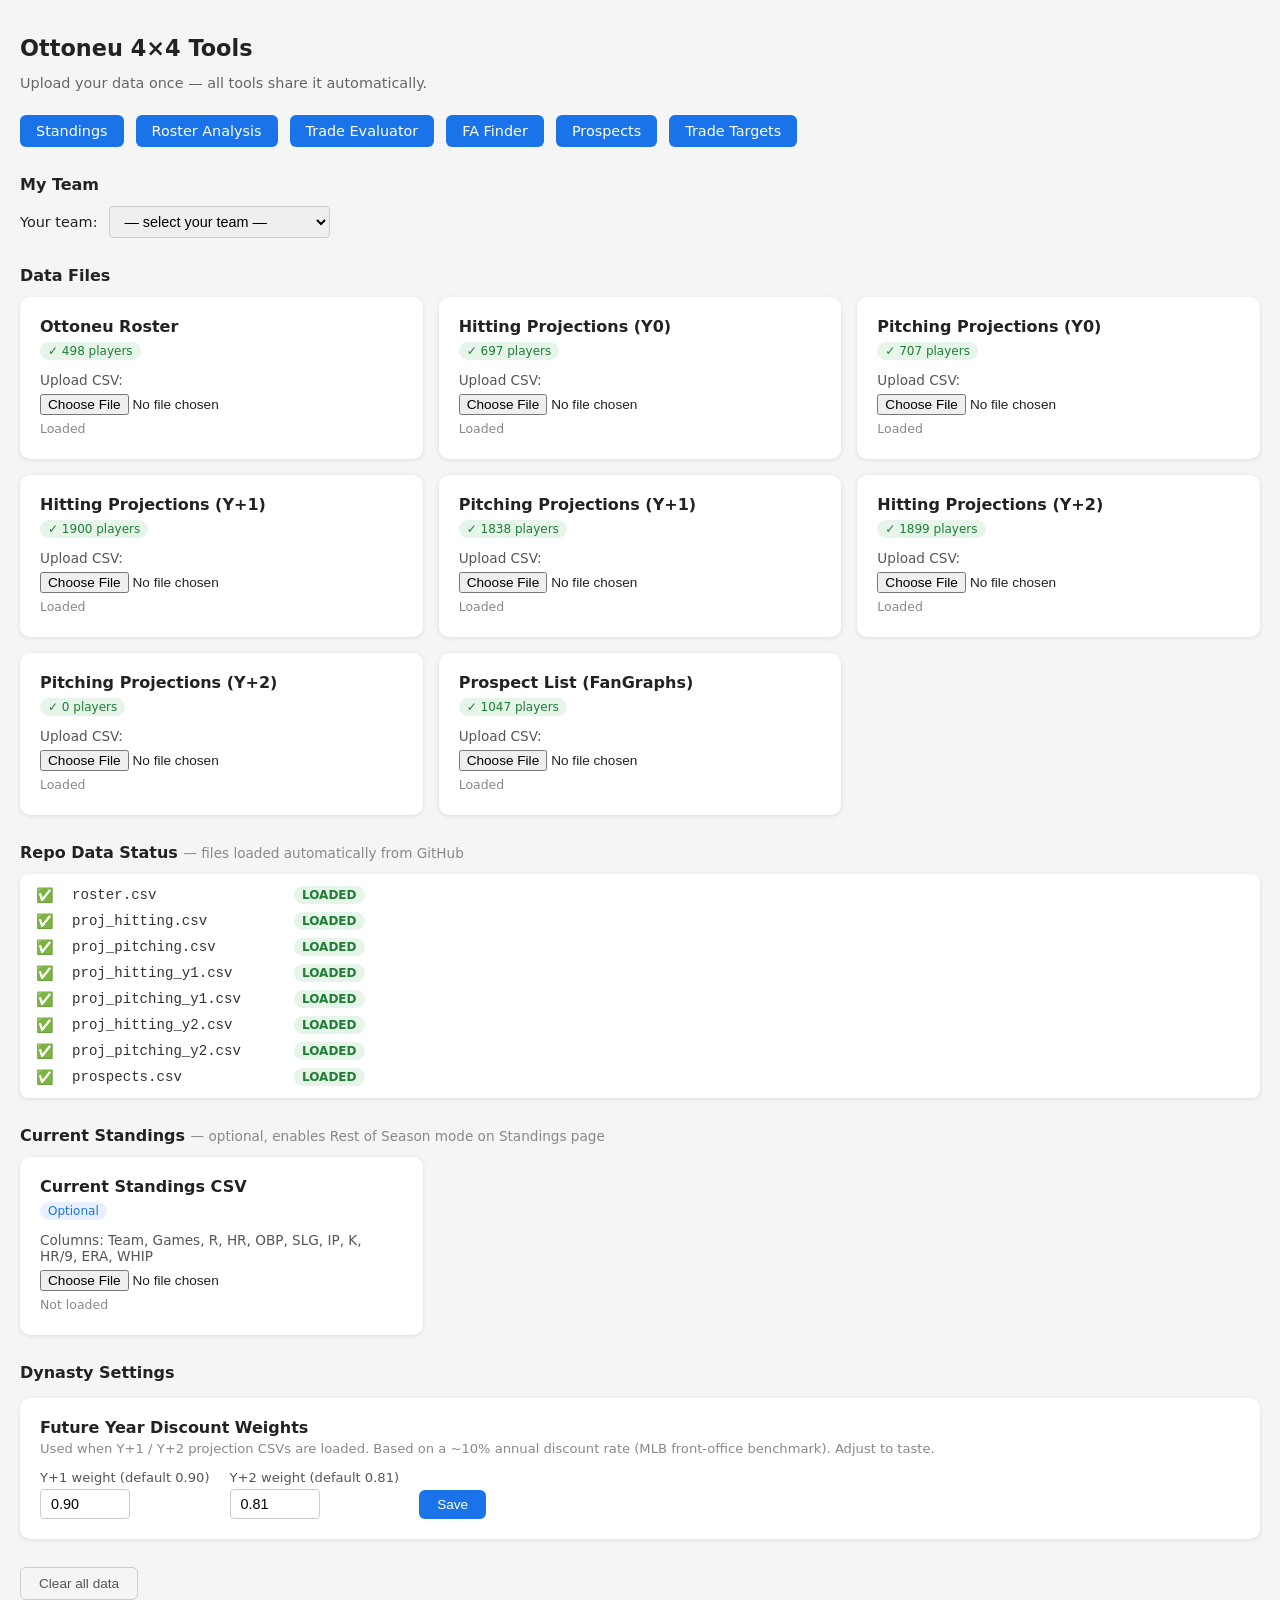
==== index.html @ 6008306e "Added the new trade tool" ====
<!DOCTYPE html>
<html lang="en">
<head>
  <meta charset="UTF-8">
  <title>Ottoneu Tools — Data Hub</title>
  <style>
    * { box-sizing: border-box; }
    body { font-family: system-ui, sans-serif; background: #f5f5f5; margin: 0; padding: 20px; color: #222; }
    h1 { font-size: 1.4rem; margin-bottom: 4px; }
    .subtitle { color: #666; font-size: 0.9rem; margin-bottom: 24px; }
    .nav { display: flex; gap: 12px; margin-bottom: 28px; flex-wrap: wrap; }
    .nav a { padding: 8px 16px; background: #1a73e8; color: #fff; border-radius: 6px; text-decoration: none; font-size: 0.9rem; }
    .nav a:hover { background: #1557b0; }
    .grid { display: grid; grid-template-columns: repeat(auto-fill, minmax(300px, 1fr)); gap: 16px; }
    .card { background: #fff; border-radius: 10px; padding: 20px; box-shadow: 0 1px 4px rgba(0,0,0,0.1); }
    .card h2 { font-size: 1rem; margin: 0 0 4px; }
    .badge { display: inline-block; padding: 2px 8px; border-radius: 12px; font-size: 0.75rem; margin-bottom: 12px; }
    .badge.loaded   { background: #e6f4ea; color: #1e7e34; }
    .badge.missing  { background: #fce8e6; color: #c62828; }
    .badge.optional { background: #e8f0fe; color: #1a73e8; }
    .card label { display: block; font-size: 0.85rem; color: #555; margin-bottom: 6px; }
    .card input[type=file] { width: 100%; font-size: 0.85rem; }
    .meta { font-size: 0.78rem; color: #888; margin-top: 6px; min-height: 18px; }
    .section-title { font-size: 1rem; font-weight: 600; margin: 28px 0 12px; }
    .il-add { display: flex; gap: 8px; margin-bottom: 8px; }
    .il-add input  { flex: 1; padding: 6px 10px; border: 1px solid #ccc; border-radius: 4px; font-size: 0.85rem; }
    .il-add select { padding: 6px 10px; border: 1px solid #ccc; border-radius: 4px; font-size: 0.85rem; }
    .il-add button { background: #1a73e8; color: #fff; border: none; border-radius: 4px; padding: 6px 14px; cursor: pointer; font-size: 0.85rem; }
    .il-row { display: flex; gap: 8px; align-items: center; margin-bottom: 8px; }
    .il-row .il-name { flex: 1; font-size: 0.9rem; }
    .il-row .il-type { font-size: 0.82rem; color: #555; }
    .il-row button { background: #f44336; color: #fff; border: none; border-radius: 4px; padding: 4px 10px; cursor: pointer; font-size: 0.82rem; }
    .il-empty { color: #999; font-size: 0.85rem; }
    .team-row { display: flex; align-items: center; gap: 12px; margin-bottom: 8px; }
    .team-row select { padding: 6px 10px; border: 1px solid #ccc; border-radius: 4px; font-size: 0.9rem; }
    .clear-btn { margin-top: 28px; padding: 8px 18px; background: #f5f5f5; border: 1px solid #ccc; border-radius: 6px; cursor: pointer; font-size: 0.85rem; color: #555; }
    .clear-btn:hover { background: #ffe0e0; border-color: #f44336; color: #f44336; }
    .weights-card { background: #fff; border-radius: 10px; padding: 20px; box-shadow: 0 1px 4px rgba(0,0,0,0.1); margin-top: 16px; }
    .weights-card h2 { font-size: 1rem; margin: 0 0 4px; }
    .weights-card p { font-size: 0.82rem; color: #888; margin: 0 0 14px; }
    .weights-row { display: flex; gap: 20px; align-items: flex-end; flex-wrap: wrap; }
    .weights-field { display: flex; flex-direction: column; gap: 4px; }
    .weights-field label { font-size: 0.82rem; color: #555; }
    .weights-field input { width: 90px; padding: 6px 10px; border: 1px solid #ccc; border-radius: 4px; font-size: 0.9rem; }
    .weights-save { padding: 7px 18px; background: #1a73e8; color: #fff; border: none; border-radius: 6px; cursor: pointer; font-size: 0.85rem; }
    .weights-save:hover { background: #1557b0; }
    .toast { position: fixed; bottom: 24px; right: 24px; background: #333; color: #fff; padding: 10px 18px; border-radius: 8px; font-size: 0.9rem; opacity: 0; transition: opacity 0.3s; pointer-events: none; }
    .toast.show { opacity: 1; }
    .status-list { background:#fff; border-radius:8px; padding:12px 16px; box-shadow:0 1px 4px rgba(0,0,0,.1); display:flex; flex-direction:column; gap:8px; }
    .status-row  { display:flex; align-items:center; gap:12px; font-size:.88rem; }
    .status-fname { font-family:monospace; color:#333; min-width:210px; display:inline-block; }
    .status-badge-ok  { background:#e6f4ea; color:#1e7e34; padding:2px 8px; border-radius:12px; font-size:.75rem; font-weight:600; }
    .status-badge-err { background:#fce8e6; color:#c62828; padding:2px 8px; border-radius:12px; font-size:.75rem; font-weight:600; }
    .status-badge-opt { background:#f5f5f5; color:#999;    padding:2px 8px; border-radius:12px; font-size:.75rem; font-weight:600; }
  </style>
</head>
<body>
  <h1>Ottoneu 4×4 Tools</h1>
  <p class="subtitle">Upload your data once — all tools share it automatically.</p>

  <nav class="nav">
    <a href="standings.html">Standings</a>
    <a href="roster.html">Roster Analysis</a>
    <a href="trade.html">Trade Evaluator</a>
    <a href="fa.html">FA Finder</a>
    <a href="prospects.html">Prospects</a>
    <a href="targets.html">Trade Targets</a>
  </nav>

  <div id="repoLoading" style="display:none;color:#666;font-size:.88rem;padding:4px 0 12px">Loading league data from repo…</div>

  <div class="section-title">My Team</div>
  <div class="team-row">
    <label for="teamSelect" style="font-size:0.9rem">Your team:</label>
    <select id="teamSelect"><option value="">— load roster CSV first —</option></select>
  </div>

  <div class="section-title">Data Files</div>
  <div class="grid" id="csvGrid"></div>

  <div id="repoStatusSection" style="display:none">
    <div class="section-title">Repo Data Status <span style="font-weight:400;color:#888;font-size:.85rem">— files loaded automatically from GitHub</span></div>
    <div id="repoStatusList" class="status-list"></div>
  </div>

  <div class="section-title">Current Standings <span style="font-weight:400;color:#888;font-size:0.85rem">— optional, enables Rest of Season mode on Standings page</span></div>
  <div class="grid">
    <div class="card">
      <h2>Current Standings CSV</h2>
      <span class="badge" id="currBadge">Optional</span>
      <label>Columns: Team, Games, R, HR, OBP, SLG, IP, K, HR/9, ERA, WHIP</label>
      <input type="file" accept=".csv" id="currFile">
      <div class="meta" id="currMeta">Not loaded</div>
    </div>
  </div>

  <div class="section-title">Dynasty Settings</div>
  <div class="weights-card">
    <h2>Future Year Discount Weights</h2>
    <p>Used when Y+1 / Y+2 projection CSVs are loaded. Based on a ~10% annual discount rate (MLB front-office benchmark). Adjust to taste.</p>
    <div class="weights-row">
      <div class="weights-field">
        <label>Y+1 weight (default 0.90)</label>
        <input type="number" id="weightY1" min="0" max="1" step="0.01" value="0.90">
      </div>
      <div class="weights-field">
        <label>Y+2 weight (default 0.81)</label>
        <input type="number" id="weightY2" min="0" max="1" step="0.01" value="0.81">
      </div>
      <button class="weights-save" onclick="saveWeights()">Save</button>
    </div>
  </div>

  <button class="clear-btn" onclick="clearAll()">Clear all data</button>
  <div class="toast" id="toast"></div>

  <script src="shared.js"></script>
  <script>
    var STATUS_FILES = [
      { file: 'roster.csv',           required: true  },
      { file: 'proj_hitting.csv',     required: true  },
      { file: 'proj_pitching.csv',    required: true  },
      { file: 'proj_hitting_y1.csv',  required: false },
      { file: 'proj_pitching_y1.csv', required: false },
      { file: 'proj_hitting_y2.csv',  required: false },
      { file: 'proj_pitching_y2.csv', required: false },
      { file: 'prospects.csv',        required: false },
    ];

    function renderDataStatus(status) {
      if (!status || Object.keys(status).length === 0) return;
      var section = document.getElementById('repoStatusSection');
      var list    = document.getElementById('repoStatusList');
      section.style.display = '';
      while (list.firstChild) list.removeChild(list.firstChild);
      STATUS_FILES.forEach(function(f) {
        var loaded = status[f.file];
        var row    = document.createElement('div');
        row.className = 'status-row';
        var icon = document.createElement('span');
        icon.textContent = loaded ? '✅' : (f.required ? '⚠️' : '○');
        icon.style.minWidth = '24px';
        var fname = document.createElement('code');
        fname.className   = 'status-fname';
        fname.textContent = f.file;
        var badge = document.createElement('span');
        badge.className   = loaded ? 'status-badge-ok' : (f.required ? 'status-badge-err' : 'status-badge-opt');
        badge.textContent = loaded ? 'LOADED' : 'NOT DETECTED';
        row.appendChild(icon);
        row.appendChild(fname);
        row.appendChild(badge);
        list.appendChild(row);
      });
    }

    const CSV_CONFIGS = [
      { key: 'ottoneu_roster',           label: 'Ottoneu Roster',              required: true,  parse: parseRosterCSV },
      { key: 'ottoneu_proj_hitting',     label: 'Hitting Projections (Y0)',    required: true,  parse: parseHittingProjections },
      { key: 'ottoneu_proj_pitching',    label: 'Pitching Projections (Y0)',   required: true,  parse: parsePitchingProjections },
      { key: 'ottoneu_proj_hitting_y1',  label: 'Hitting Projections (Y+1)',   required: false, parse: parseHittingProjections },
      { key: 'ottoneu_proj_pitching_y1', label: 'Pitching Projections (Y+1)', required: false, parse: parsePitchingProjections },
      { key: 'ottoneu_proj_hitting_y2',  label: 'Hitting Projections (Y+2)',   required: false, parse: parseHittingProjections },
      { key: 'ottoneu_proj_pitching_y2', label: 'Pitching Projections (Y+2)', required: false, parse: parsePitchingProjections },
      { key: 'ottoneu_prospects',        label: 'Prospect List (FanGraphs)',   required: false, parse: parseProspectsCSV },
    ];

    function buildGrid() {
      const grid = document.getElementById('csvGrid');
      while (grid.firstChild) grid.removeChild(grid.firstChild);

      CSV_CONFIGS.forEach((cfg, idx) => {
        const stored    = loadData(cfg.key);
        const count     = stored ? stored.length : 0;
        const statusCls = stored ? 'loaded' : (cfg.required ? 'missing' : 'optional');
        const statusTxt = stored ? '\u2713 ' + count + ' players' : (cfg.required ? 'Required' : 'Optional');
        const ts        = loadData(cfg.key + '_ts');
        const metaTxt   = stored && ts
          ? 'Loaded ' + new Date(ts).toLocaleString()
          : (stored ? 'Loaded' : 'Not loaded');

        const card = document.createElement('div');
        card.className = 'card';

        const h2 = document.createElement('h2');
        h2.textContent = cfg.label;

        const badge = document.createElement('span');
        badge.className = 'badge ' + statusCls;
        badge.textContent = statusTxt;

        const lbl = document.createElement('label');
        lbl.textContent = 'Upload CSV:';

        const input = document.createElement('input');
        input.type   = 'file';
        input.accept = '.csv';
        input.addEventListener('change', function(e) { handleFile(e, cfg.key, idx); });

        const meta = document.createElement('div');
        meta.className   = 'meta';
        meta.id          = 'meta_' + cfg.key;
        meta.textContent = metaTxt;

        card.appendChild(h2);
        card.appendChild(badge);
        card.appendChild(lbl);
        card.appendChild(input);
        card.appendChild(meta);
        grid.appendChild(card);
      });
    }

    function handleFile(event, key, cfgIdx) {
      const file = event.target.files[0];
      if (!file) return;
      const reader = new FileReader();
      reader.onload = function(e) {
        try {
          const parsed = CSV_CONFIGS[cfgIdx].parse(e.target.result);
          saveData(key, parsed);
          saveData(key + '_ts', Date.now());
          showToast('Loaded ' + parsed.length + ' rows from ' + file.name);
          buildGrid();
          if (key === 'ottoneu_roster') rebuildTeamDropdown(parsed);
        } catch (err) {
          showToast('Error parsing file: ' + err.message);
        }
      };
      reader.readAsText(file);
    }

    function rebuildTeamDropdown(rosterPlayers) {
      const teams = Array.from(new Set(
        rosterPlayers.map(p => p.team).filter(t => t && t !== 'Free Agent')
      )).sort();
      const sel   = document.getElementById('teamSelect');
      const saved = loadData('ottoneu_my_team') || '';
      while (sel.firstChild) sel.removeChild(sel.firstChild);
      const def = document.createElement('option');
      def.value       = '';
      def.textContent = '— select your team —';
      sel.appendChild(def);
      teams.forEach(t => {
        const opt = document.createElement('option');
        opt.value       = t;
        opt.textContent = t;
        if (t === saved) opt.selected = true;
        sel.appendChild(opt);
      });

    }

    document.getElementById('teamSelect').addEventListener('change', function() {
      saveData('ottoneu_my_team', this.value);
      showToast('My team set to: ' + this.value);
    });

    function clearAll() {
      if (!confirm('Clear all loaded data?')) return;
      clearAllData();
      buildGrid();
      const sel = document.getElementById('teamSelect');
      while (sel.firstChild) sel.removeChild(sel.firstChild);
      const def = document.createElement('option');
      def.value       = '';
      def.textContent = '— load roster CSV first —';
      sel.appendChild(def);
      showToast('All data cleared');
    }

    // ── Current standings upload ───────────────────────────────────────────────
    (function initCurrStandings() {
      const stored = loadData('ottoneu_curr_standings');
      if (stored) {
        document.getElementById('currBadge').className = 'badge loaded';
        document.getElementById('currBadge').textContent = '✓ ' + stored.length + ' teams';
        const ts = loadData('ottoneu_curr_standings_ts');
        document.getElementById('currMeta').textContent = ts
          ? 'Loaded ' + new Date(ts).toLocaleString() : 'Loaded';
      } else {
        document.getElementById('currBadge').className = 'badge optional';
      }
    })();

    document.getElementById('currFile').addEventListener('change', function(e) {
      const file = e.target.files[0];
      if (!file) return;
      const reader = new FileReader();
      reader.onload = function(ev) {
        try {
          const parsed = parseCurrStandings(ev.target.result);
          if (!parsed.length) throw new Error('No rows parsed — check column headers.');
          saveData('ottoneu_curr_standings', parsed);
          saveData('ottoneu_curr_standings_ts', Date.now());
          document.getElementById('currBadge').className = 'badge loaded';
          document.getElementById('currBadge').textContent = '✓ ' + parsed.length + ' teams';
          document.getElementById('currMeta').textContent = 'Loaded ' + new Date().toLocaleString();
          showToast('Current standings loaded: ' + parsed.length + ' teams');
        } catch (err) {
          showToast('Error: ' + err.message);
        }
      };
      reader.readAsText(file);
    });

    function showToast(msg) {
      const t = document.getElementById('toast');
      t.textContent = msg;
      t.classList.add('show');
      setTimeout(() => t.classList.remove('show'), 2800);
    }

    function saveWeights() {
      const y1 = parseFloat(document.getElementById('weightY1').value) || 0.90;
      const y2 = parseFloat(document.getElementById('weightY2').value) || 0.81;
      saveData('ottoneu_dynasty_weights', { y1, y2 });
      showToast('Dynasty weights saved (' + y1.toFixed(2) + ' / ' + y2.toFixed(2) + ')');
    }

    // Pre-fill weight inputs from saved values
    (function loadWeights() {
      const w = loadData('ottoneu_dynasty_weights');
      if (w) {
        document.getElementById('weightY1').value = w.y1 != null ? w.y1 : 0.90;
        document.getElementById('weightY2').value = w.y2 != null ? w.y2 : 0.81;
      }
    })();

    (async function() {
      document.getElementById('repoLoading').style.display = '';
      var status = await autoLoadFromRepo();
      document.getElementById('repoLoading').style.display = 'none';
      buildGrid();
      var savedRoster = loadData('ottoneu_roster');
      if (savedRoster) rebuildTeamDropdown(savedRoster);
      renderDataStatus(status);
    })();
  </script>
</body>
</html>
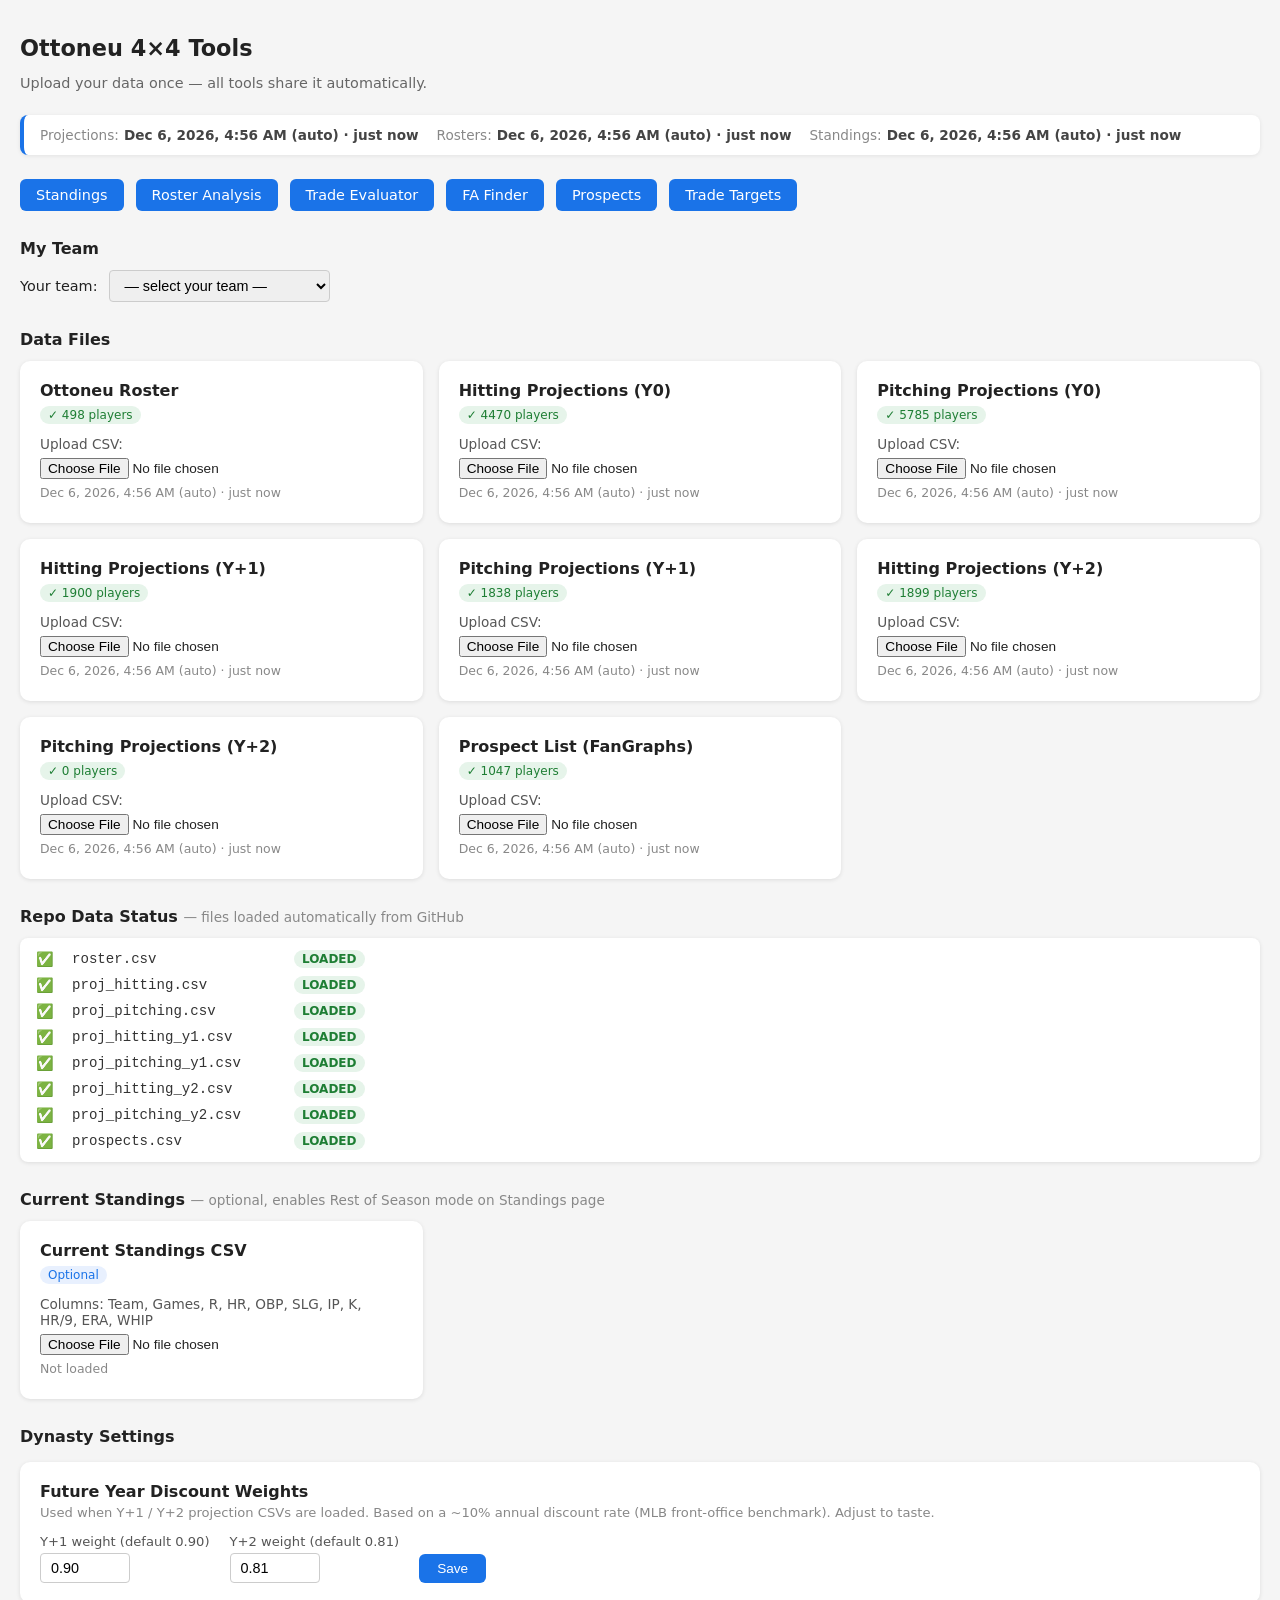
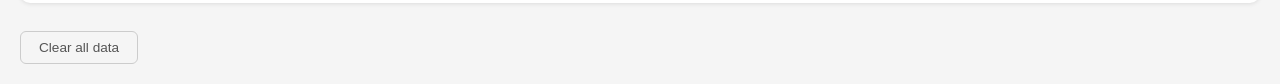
==== commit 469f0ccd: "Rework valuation model, trade finder, and add data freshness stamps - Valuation: replace SGP-depth r" ====
--- a/index.html
+++ b/index.html
@@ -52,11 +52,18 @@
     .status-badge-ok  { background:#e6f4ea; color:#1e7e34; padding:2px 8px; border-radius:12px; font-size:.75rem; font-weight:600; }
     .status-badge-err { background:#fce8e6; color:#c62828; padding:2px 8px; border-radius:12px; font-size:.75rem; font-weight:600; }
     .status-badge-opt { background:#f5f5f5; color:#999;    padding:2px 8px; border-radius:12px; font-size:.75rem; font-weight:600; }
+    .freshness-banner { background:#fff; border-left:4px solid #1a73e8; border-radius:8px; padding:12px 16px; margin-bottom:24px; box-shadow:0 1px 4px rgba(0,0,0,.08); display:flex; flex-wrap:wrap; gap:18px; align-items:center; }
+    .fresh-item { font-size:.85rem; color:#444; }
+    .fresh-item .fresh-lbl { color:#888; margin-right:5px; }
+    .fresh-item .fresh-val { font-weight:600; }
+    .fresh-item.stale .fresh-val { color:#c62828; }
   </style>
 </head>
 <body>
   <h1>Ottoneu 4×4 Tools</h1>
   <p class="subtitle">Upload your data once — all tools share it automatically.</p>
+
+  <div class="freshness-banner" id="freshnessBanner" style="display:none"></div>
 
   <nav class="nav">
     <a href="standings.html">Standings</a>
@@ -126,6 +133,37 @@
       { file: 'proj_pitching_y2.csv', required: false },
       { file: 'prospects.csv',        required: false },
     ];
+
+    // Top-of-page freshness summary for the data that actually drives the tools.
+    function renderFreshness() {
+      var items = [
+        { key: 'ottoneu_proj_hitting',  label: 'Projections', staleDays: 8  },
+        { key: 'ottoneu_roster',        label: 'Rosters',     staleDays: 21 },
+        { key: 'ottoneu_curr_standings',label: 'Standings',   staleDays: 14 },
+      ];
+      var banner = document.getElementById('freshnessBanner');
+      while (banner.firstChild) banner.removeChild(banner.firstChild);
+      var anyShown = false;
+      items.forEach(function(it) {
+        var stamp = getDataStamp(it.key);
+        if (!stamp && it.key === 'ottoneu_curr_standings') return; // optional, skip if absent
+        anyShown = true;
+        var stale = stamp && (Date.now() - stamp.ts) > it.staleDays * 86400000;
+        var div = document.createElement('div');
+        div.className = 'fresh-item' + (stale ? ' stale' : '');
+        var lbl = document.createElement('span'); lbl.className = 'fresh-lbl'; lbl.textContent = it.label + ':';
+        var val = document.createElement('span'); val.className = 'fresh-val';
+        val.textContent = stamp ? formatDataStamp(it.key) : 'Not loaded';
+        div.appendChild(lbl); div.appendChild(val);
+        if (stale) {
+          var warn = document.createElement('span'); warn.textContent = ' ⚠';
+          warn.title = 'Older than ' + it.staleDays + ' days';
+          div.appendChild(warn);
+        }
+        banner.appendChild(div);
+      });
+      banner.style.display = anyShown ? '' : 'none';
+    }
 
     function renderDataStatus(status) {
       if (!status || Object.keys(status).length === 0) return;
@@ -173,10 +211,7 @@
         const count     = stored ? stored.length : 0;
         const statusCls = stored ? 'loaded' : (cfg.required ? 'missing' : 'optional');
         const statusTxt = stored ? '\u2713 ' + count + ' players' : (cfg.required ? 'Required' : 'Optional');
-        const ts        = loadData(cfg.key + '_ts');
-        const metaTxt   = stored && ts
-          ? 'Loaded ' + new Date(ts).toLocaleString()
-          : (stored ? 'Loaded' : 'Not loaded');
+        const metaTxt   = stored ? formatDataStamp(cfg.key) : 'Not loaded';
 
         const card = document.createElement('div');
         card.className = 'card';
@@ -219,8 +254,10 @@
           const parsed = CSV_CONFIGS[cfgIdx].parse(e.target.result);
           saveData(key, parsed);
           saveData(key + '_ts', Date.now());
+          saveData(key + '_src', 'manual');
           showToast('Loaded ' + parsed.length + ' rows from ' + file.name);
           buildGrid();
+          renderFreshness();
           if (key === 'ottoneu_roster') rebuildTeamDropdown(parsed);
         } catch (err) {
           showToast('Error parsing file: ' + err.message);
@@ -259,6 +296,7 @@
       if (!confirm('Clear all loaded data?')) return;
       clearAllData();
       buildGrid();
+      renderFreshness();
       const sel = document.getElementById('teamSelect');
       while (sel.firstChild) sel.removeChild(sel.firstChild);
       const def = document.createElement('option');
@@ -274,9 +312,7 @@
       if (stored) {
         document.getElementById('currBadge').className = 'badge loaded';
         document.getElementById('currBadge').textContent = '✓ ' + stored.length + ' teams';
-        const ts = loadData('ottoneu_curr_standings_ts');
-        document.getElementById('currMeta').textContent = ts
-          ? 'Loaded ' + new Date(ts).toLocaleString() : 'Loaded';
+        document.getElementById('currMeta').textContent = formatDataStamp('ottoneu_curr_standings');
       } else {
         document.getElementById('currBadge').className = 'badge optional';
       }
@@ -292,9 +328,11 @@
           if (!parsed.length) throw new Error('No rows parsed — check column headers.');
           saveData('ottoneu_curr_standings', parsed);
           saveData('ottoneu_curr_standings_ts', Date.now());
+          saveData('ottoneu_curr_standings_src', 'manual');
           document.getElementById('currBadge').className = 'badge loaded';
           document.getElementById('currBadge').textContent = '✓ ' + parsed.length + ' teams';
-          document.getElementById('currMeta').textContent = 'Loaded ' + new Date().toLocaleString();
+          document.getElementById('currMeta').textContent = formatDataStamp('ottoneu_curr_standings');
+          renderFreshness();
           showToast('Current standings loaded: ' + parsed.length + ' teams');
         } catch (err) {
           showToast('Error: ' + err.message);
@@ -334,6 +372,7 @@
       var savedRoster = loadData('ottoneu_roster');
       if (savedRoster) rebuildTeamDropdown(savedRoster);
       renderDataStatus(status);
+      renderFreshness();
     })();
   </script>
 </body>
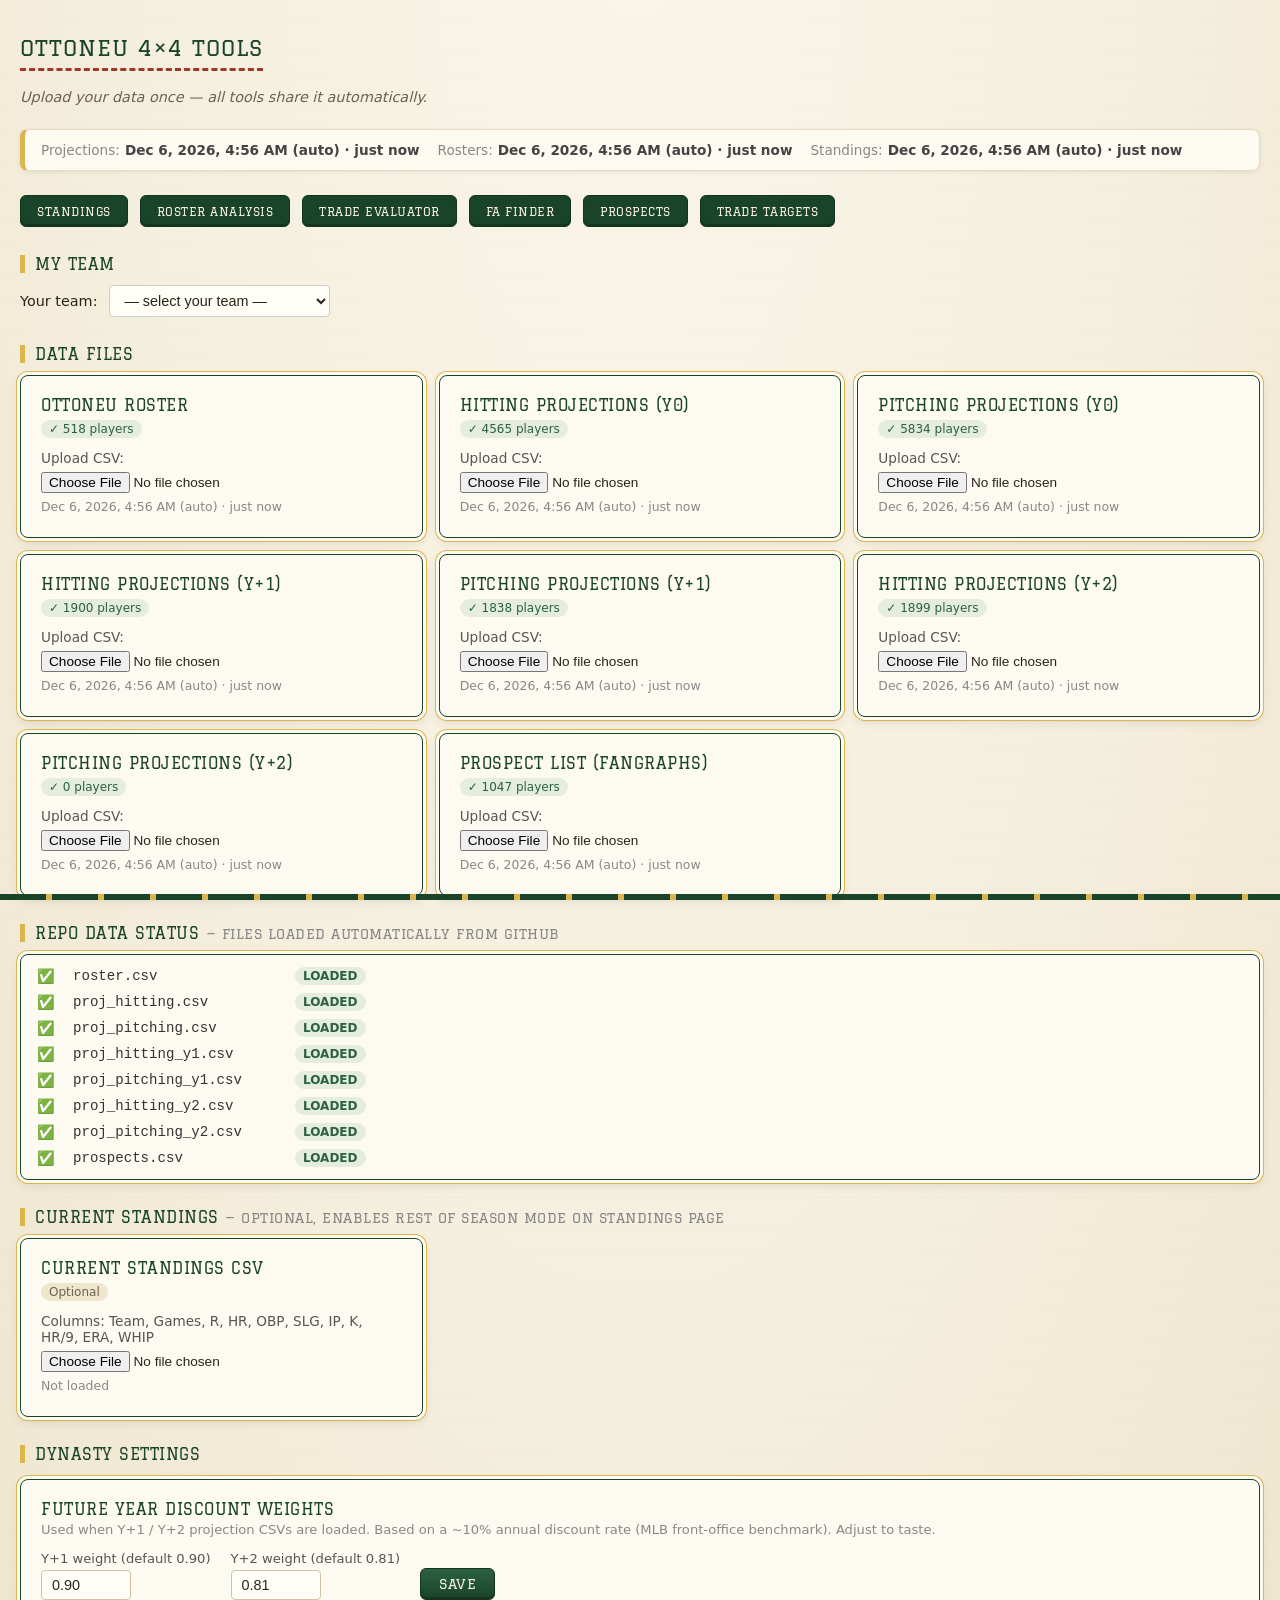
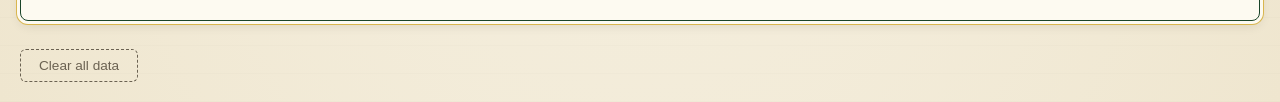
==== commit eed5e0ce: "Vintage ballpark theme: cream scorecard paper, scoreboard tables New theme.css loaded after each pag" ====
--- a/index.html
+++ b/index.html
@@ -58,6 +58,7 @@
     .fresh-item .fresh-val { font-weight:600; }
     .fresh-item.stale .fresh-val { color:#c62828; }
   </style>
+  <link rel="stylesheet" href="theme.css">
 </head>
 <body>
   <h1>Ottoneu 4×4 Tools</h1>
--- a/theme.css
+++ b/theme.css
@@ -0,0 +1,190 @@
+/* ═══════════════════════════════════════════════════════════════════════════
+   theme.css — "Vintage Ballpark" visual theme for the Ottoneu tool suite.
+   Loaded AFTER each page's inline styles; overrides colors/typography only.
+   No layout mechanics, no JS hooks. Remove the <link> tag to fully revert.
+   ═══════════════════════════════════════════════════════════════════════════ */
+@import url('https://fonts.googleapis.com/css2?family=Graduate&display=swap');
+
+:root {
+  --paper:      #f5efdf;   /* old scorecard cream */
+  --paper-deep: #efe6cf;
+  --card:       #fdfaf1;   /* card face */
+  --ink:        #2a2419;   /* warm near-black */
+  --ink-soft:   #6b6252;
+  --green:      #1a4429;   /* ballpark wall green */
+  --green-deep: #123320;
+  --green-soft: #2c6141;
+  --gold:       #d9b64e;   /* scoreboard mustard */
+  --gold-deep:  #b8952e;
+  --stitch:     #a3352a;   /* baseball stitching red */
+  --good:       #2c6141;
+  --bad:        #a3352a;
+  --display:    'Graduate', 'Rockwell', 'Georgia', serif;
+}
+
+/* ── Paper + type ──────────────────────────────────────────────────────────── */
+body {
+  background:
+    repeating-linear-gradient(0deg, rgba(42,36,25,0.016) 0 1px, transparent 1px 28px),
+    radial-gradient(ellipse at 50% -10%, #faf5e7 0%, var(--paper) 55%, var(--paper-deep) 100%);
+  color: var(--ink);
+}
+
+h1 {
+  font-family: var(--display);
+  font-weight: 400;
+  letter-spacing: 1px;
+  color: var(--green);
+  text-transform: uppercase;
+  padding-bottom: 8px;
+  border-bottom: 3px dashed var(--stitch);   /* the stitch line */
+  display: inline-block;
+}
+.subtitle { color: var(--ink-soft); font-style: italic; }
+
+.section-title, .subsection-title, .mgr-section h2, .card h2, .weights-card h2 {
+  font-family: var(--display);
+  font-weight: 400;
+  letter-spacing: 0.5px;
+  color: var(--green);
+  text-transform: uppercase;
+}
+.section-title { border-left: 5px solid var(--gold); padding-left: 10px; }
+
+/* ── Nav: dugout pills ─────────────────────────────────────────────────────── */
+.nav a {
+  background: var(--green);
+  color: var(--paper);
+  font-family: var(--display);
+  font-weight: 400;
+  font-size: 0.78rem;
+  letter-spacing: 0.5px;
+  text-transform: uppercase;
+  border: 1px solid var(--green-deep);
+  box-shadow: inset 0 -2px 0 rgba(0,0,0,0.22);
+}
+.nav a:hover { background: var(--green-soft); }
+.nav a.active {
+  background: var(--gold);
+  color: var(--green-deep);
+  border-color: var(--gold-deep);
+  box-shadow: inset 0 -2px 0 rgba(0,0,0,0.15);
+}
+
+/* ── Tables: the scoreboard ───────────────────────────────────────────────── */
+table {
+  background: var(--card);
+  box-shadow: 0 1px 0 var(--gold-deep), 0 3px 10px rgba(42,36,25,0.14);
+  border: 1px solid var(--green-deep);
+}
+th {
+  background: linear-gradient(180deg, var(--green-soft) 0%, var(--green) 55%, var(--green-deep) 100%);
+  color: var(--gold);
+  font-family: var(--display);
+  font-weight: 400;
+  font-size: 0.72rem;
+  letter-spacing: 1px;
+  text-transform: uppercase;
+  border-bottom: 2px solid var(--gold-deep);
+}
+td { border-bottom: 1px solid #e6dcc2; font-variant-numeric: tabular-nums; }
+tr:hover td { background: #f6efd9; }
+tr.mine td { background: #f3e7bf; box-shadow: inset 3px 0 0 var(--gold-deep); }
+tr.mine:hover td { background: #efdfae; }
+.pts  { color: var(--green); }
+.rank { color: var(--ink-soft); }
+.low  { color: var(--bad); }
+
+/* ── Cards: baseball-card frames ──────────────────────────────────────────── */
+.card, .team-card, .trade-card, .weights-card, .finder-box, .result-card,
+.cat-card, .detail-card, .sim-panel, .status-list, .need-card, .pkg-panel {
+  background: var(--card);
+  border: 1px solid var(--green);
+  border-radius: 8px;
+  box-shadow: 0 0 0 3px var(--card), 0 0 0 4px var(--gold), 0 4px 12px rgba(42,36,25,0.12);
+}
+.need-card.weak   { background: #f7e3de; border-color: var(--stitch); }
+.need-card.mid    { background: #f7efd8; border-color: var(--gold-deep); }
+.need-card.strong { background: #e4edde; border-color: var(--green-soft); }
+
+.freshness-banner {
+  background: var(--card);
+  border-left: 5px solid var(--gold);
+  border-top: 1px solid #e6dcc2; border-right: 1px solid #e6dcc2; border-bottom: 1px solid #e6dcc2;
+}
+
+/* ── Buttons ──────────────────────────────────────────────────────────────── */
+.toggle-btn, .type-btn, .val-btn, .pos-btn, .page-btn, .view-toggle button {
+  background: var(--card);
+  color: var(--green);
+  border: 1px solid var(--green);
+  font-weight: 600;
+}
+.toggle-btn:hover, .type-btn:hover, .val-btn:hover, .pos-btn:hover,
+.page-btn:not(:disabled):hover, .view-toggle button:hover { background: #efe7cd; }
+.toggle-btn.on, .type-btn.active, .val-btn.active, .pos-btn.active, .view-toggle button.active {
+  background: var(--green);
+  color: var(--gold);
+  border-color: var(--green-deep);
+}
+.finder-btn, .sim-btn, .eval-btn, .weights-save, .il-add button {
+  background: linear-gradient(180deg, var(--green-soft), var(--green));
+  color: var(--paper);
+  font-family: var(--display);
+  font-weight: 400;
+  letter-spacing: 0.5px;
+  text-transform: uppercase;
+  border: 1px solid var(--green-deep);
+  box-shadow: inset 0 -2px 0 rgba(0,0,0,0.25);
+}
+.finder-btn:hover, .sim-btn:hover, .eval-btn:hover, .weights-save:hover { background: var(--green-soft); }
+.clear-btn { background: transparent; border: 1px dashed var(--ink-soft); color: var(--ink-soft); }
+.clear-btn:hover { background: #f7e3de; border-color: var(--stitch); color: var(--stitch); }
+
+/* ── Inputs ───────────────────────────────────────────────────────────────── */
+input[type=text], .search-box, .pkg-search, select, input[type=number] {
+  background: #fffdf6;
+  border: 1px solid #cfc3a2;
+  color: var(--ink);
+}
+input[type=text]:focus, .search-box:focus, .pkg-search:focus { outline: 2px solid var(--gold); border-color: var(--gold-deep); }
+
+/* ── Badges & chips: vintage-muted semantics ──────────────────────────────── */
+.badge.loaded,  .status-badge-ok  { background: #e4edde; color: var(--good); }
+.badge.missing, .status-badge-err { background: #f7e3de; color: var(--bad); }
+.badge.optional { background: #efe7cd; color: var(--ink-soft); }
+.badge-need { background: #f7e3de; color: var(--bad); }
+.badge-fit  { background: #f5ead0; color: #8a6d1f; }
+.badge-pkg  { background: #e8e2d0; color: var(--ink-soft); }
+.badge-fv-elite { background: var(--green); color: var(--gold); }
+.badge-fv-high  { background: #e4edde; color: var(--good); }
+.badge-fv-mid   { background: #f5ead0; color: #8a6d1f; }
+.surplus-pos { color: var(--good); }
+.surplus-neg { color: var(--bad); }
+.dynasty-val { color: #6d5296; }
+.status-contender { background: #e4edde; color: var(--good); }
+.status-fringe    { background: #f5ead0; color: #8a6d1f; }
+.status-rebuilder { background: #eae2f2; color: #6d5296; }
+.benefit-line { background: #f3edda; border: 1px dashed #cfc3a2; }
+.benefit-me   { color: var(--good); }
+.cap-note { color: var(--bad); }
+
+.pkg-chip { background: #efe7cd; border: 1px solid var(--gold-deep); }
+.chip-row:hover, .player-opt:hover, .pkg-dd-item:hover { background: #f6efd9; }
+
+/* ── Feedback ─────────────────────────────────────────────────────────────── */
+.error { background: #f7e3de; border-left: 4px solid var(--stitch); }
+.toast { background: var(--green-deep); color: var(--paper); border: 1px solid var(--gold); }
+.no-trades-msg, .empty-msg, .none-msg { color: var(--ink-soft); font-style: italic; }
+
+/* ── Scoreboard footer stripe ─────────────────────────────────────────────── */
+body::after {
+  content: '';
+  position: fixed;
+  left: 0; right: 0; bottom: 0;
+  height: 6px;
+  background: repeating-linear-gradient(90deg,
+    var(--green) 0 46px, var(--gold) 46px 52px);
+  pointer-events: none;
+  z-index: 999;
+}
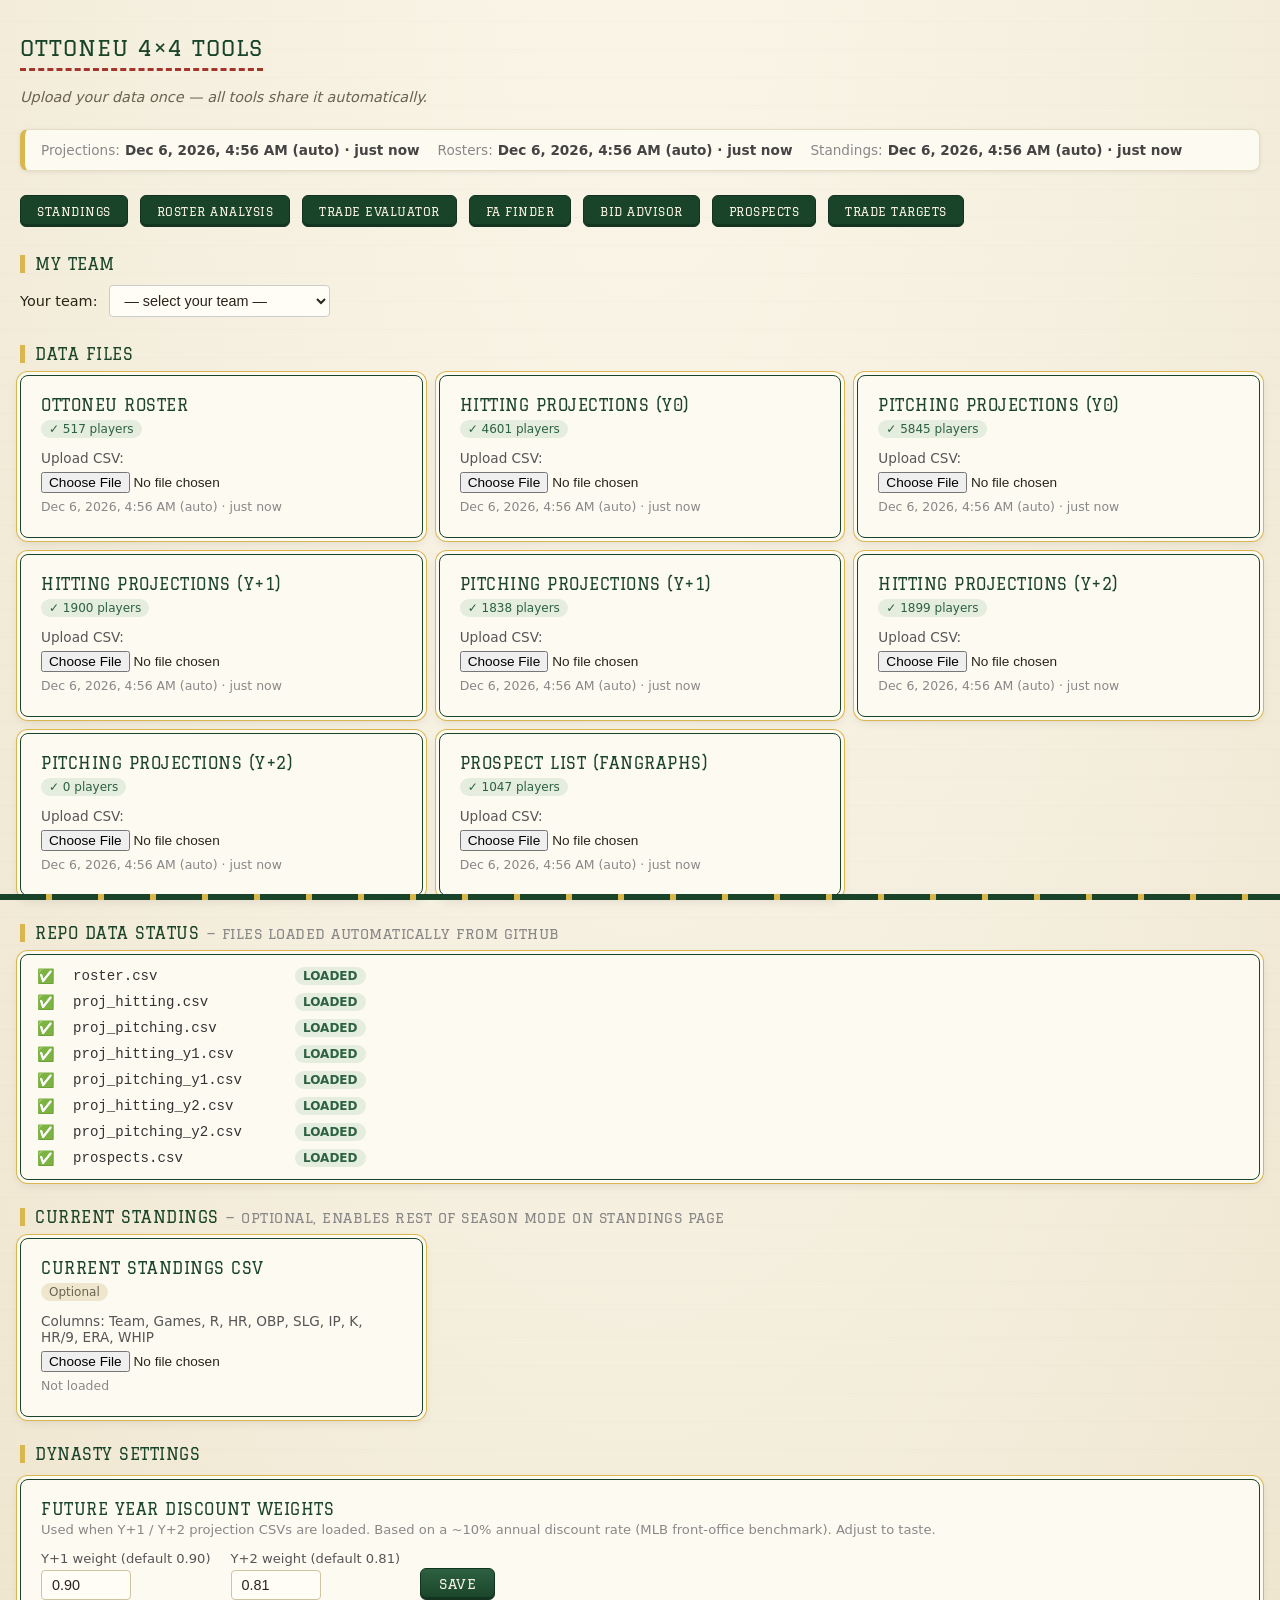
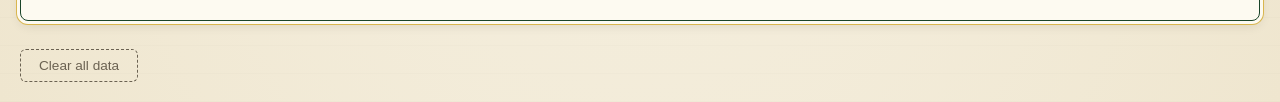
==== commit c2982d27: "Add Waiver Bid Advisor (bid.html) Per docs/plans/2026-07-05-bid-advisor-plan.md. For any free agent," ====
--- a/index.html
+++ b/index.html
@@ -71,6 +71,7 @@
     <a href="roster.html">Roster Analysis</a>
     <a href="trade.html">Trade Evaluator</a>
     <a href="fa.html">FA Finder</a>
+    <a href="bid.html">Bid Advisor</a>
     <a href="prospects.html">Prospects</a>
     <a href="targets.html">Trade Targets</a>
   </nav>
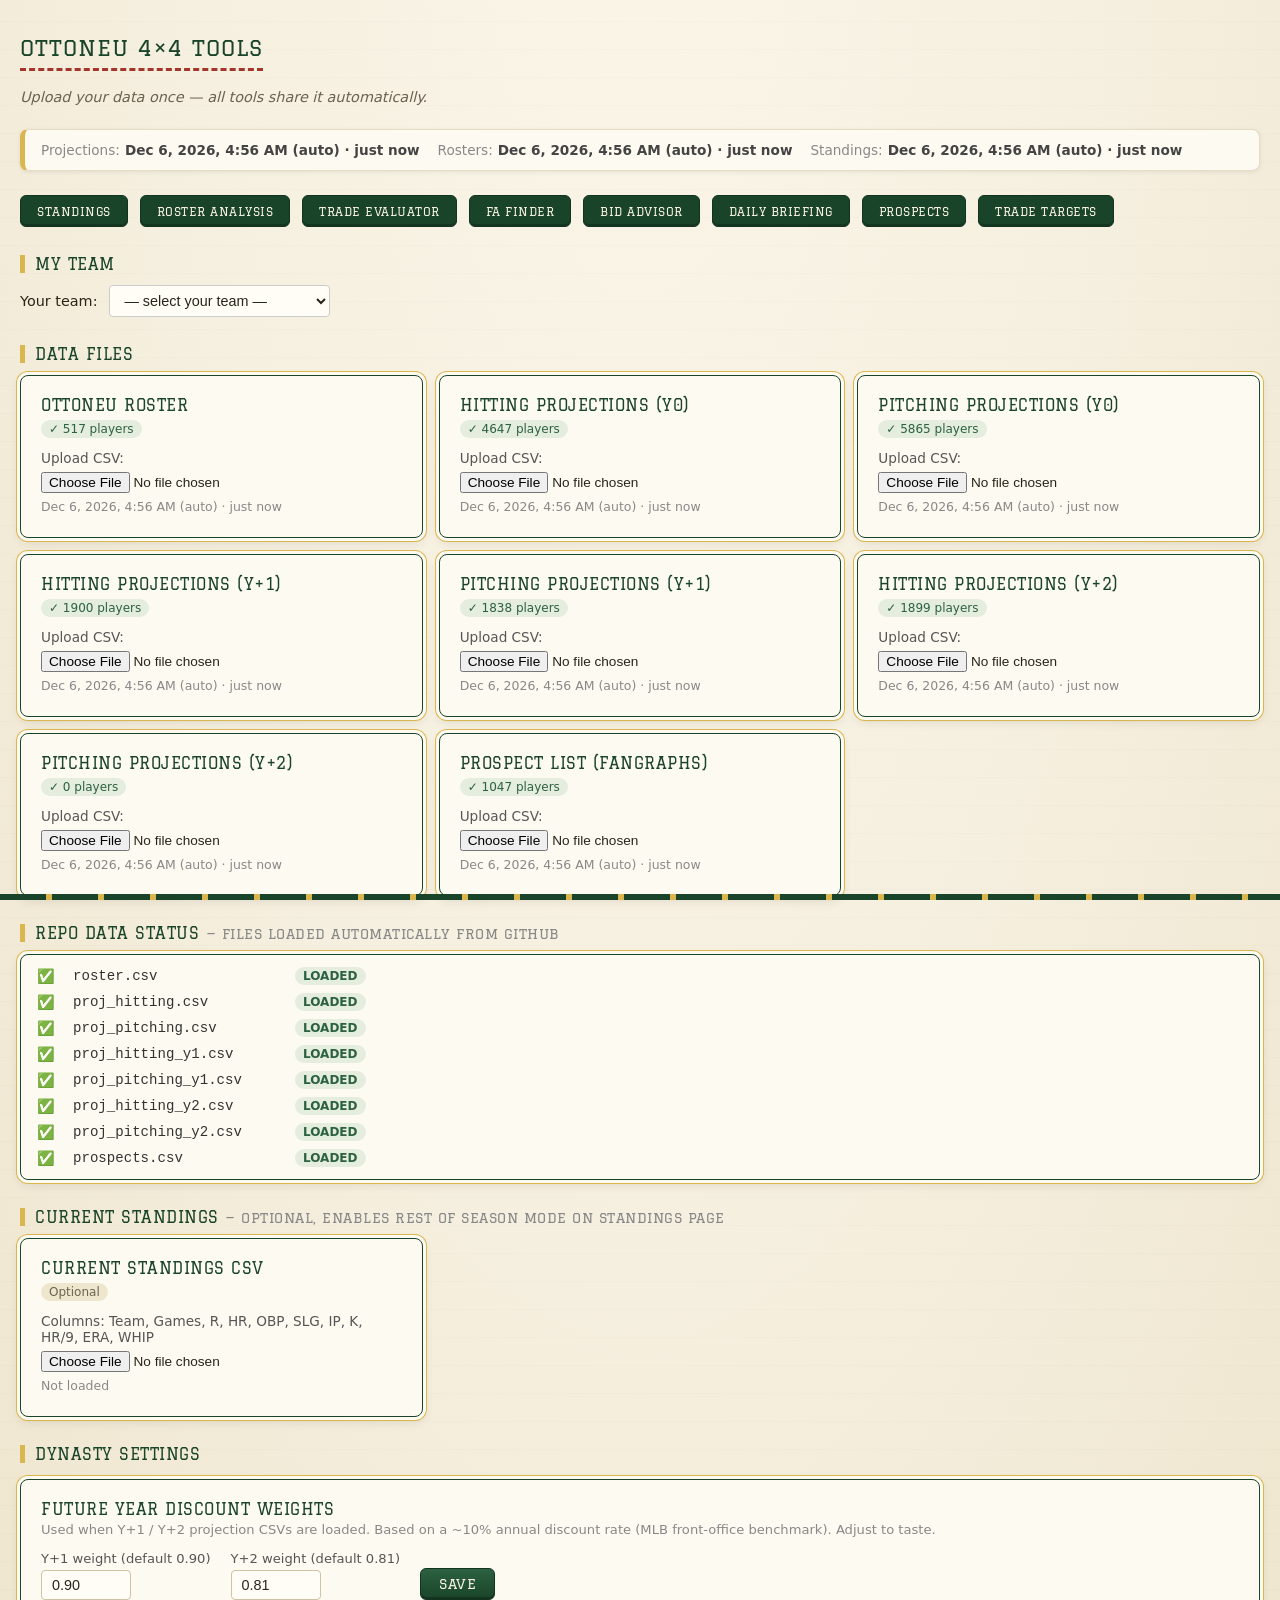
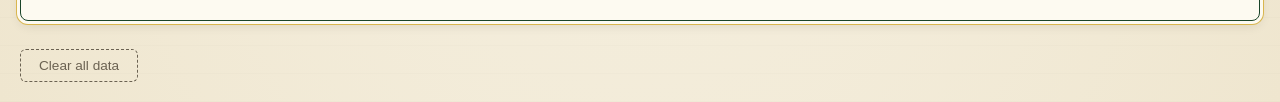
==== commit 102a6b92: "Add Daily Briefing: Apps Script publishes briefing.json, briefing.html renders it New scripts/briefi" ====
--- a/index.html
+++ b/index.html
@@ -72,6 +72,7 @@
     <a href="trade.html">Trade Evaluator</a>
     <a href="fa.html">FA Finder</a>
     <a href="bid.html">Bid Advisor</a>
+    <a href="briefing.html">Daily Briefing</a>
     <a href="prospects.html">Prospects</a>
     <a href="targets.html">Trade Targets</a>
   </nav>
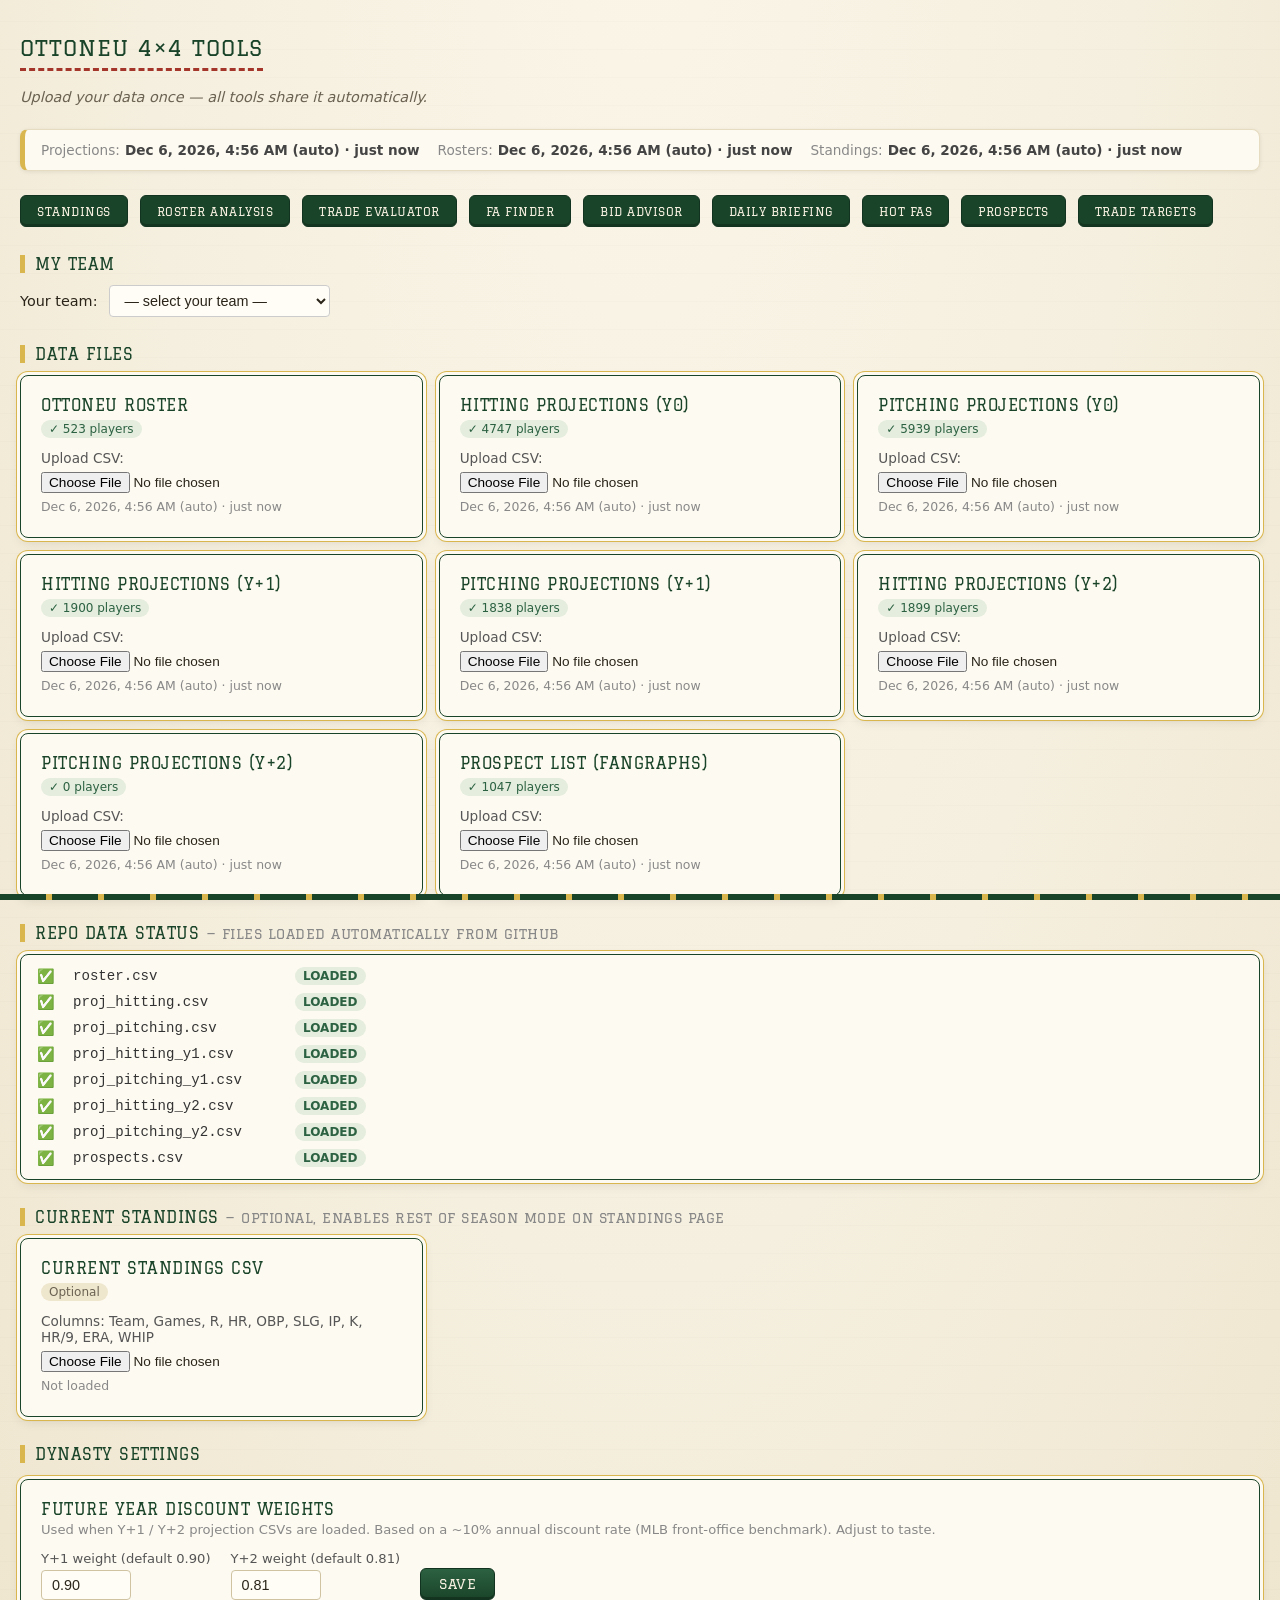
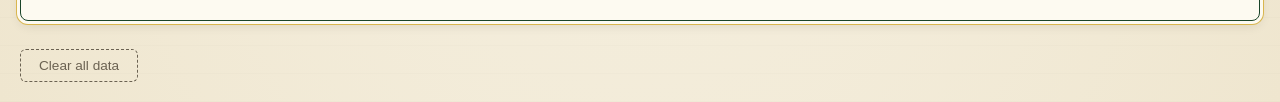
==== commit 7b7920c3: "Hot Stats Added in a page tracking who is hot" ====
--- a/index.html
+++ b/index.html
@@ -73,6 +73,7 @@
     <a href="fa.html">FA Finder</a>
     <a href="bid.html">Bid Advisor</a>
     <a href="briefing.html">Daily Briefing</a>
+    <a href="hot.html">Hot FAs</a>
     <a href="prospects.html">Prospects</a>
     <a href="targets.html">Trade Targets</a>
   </nav>
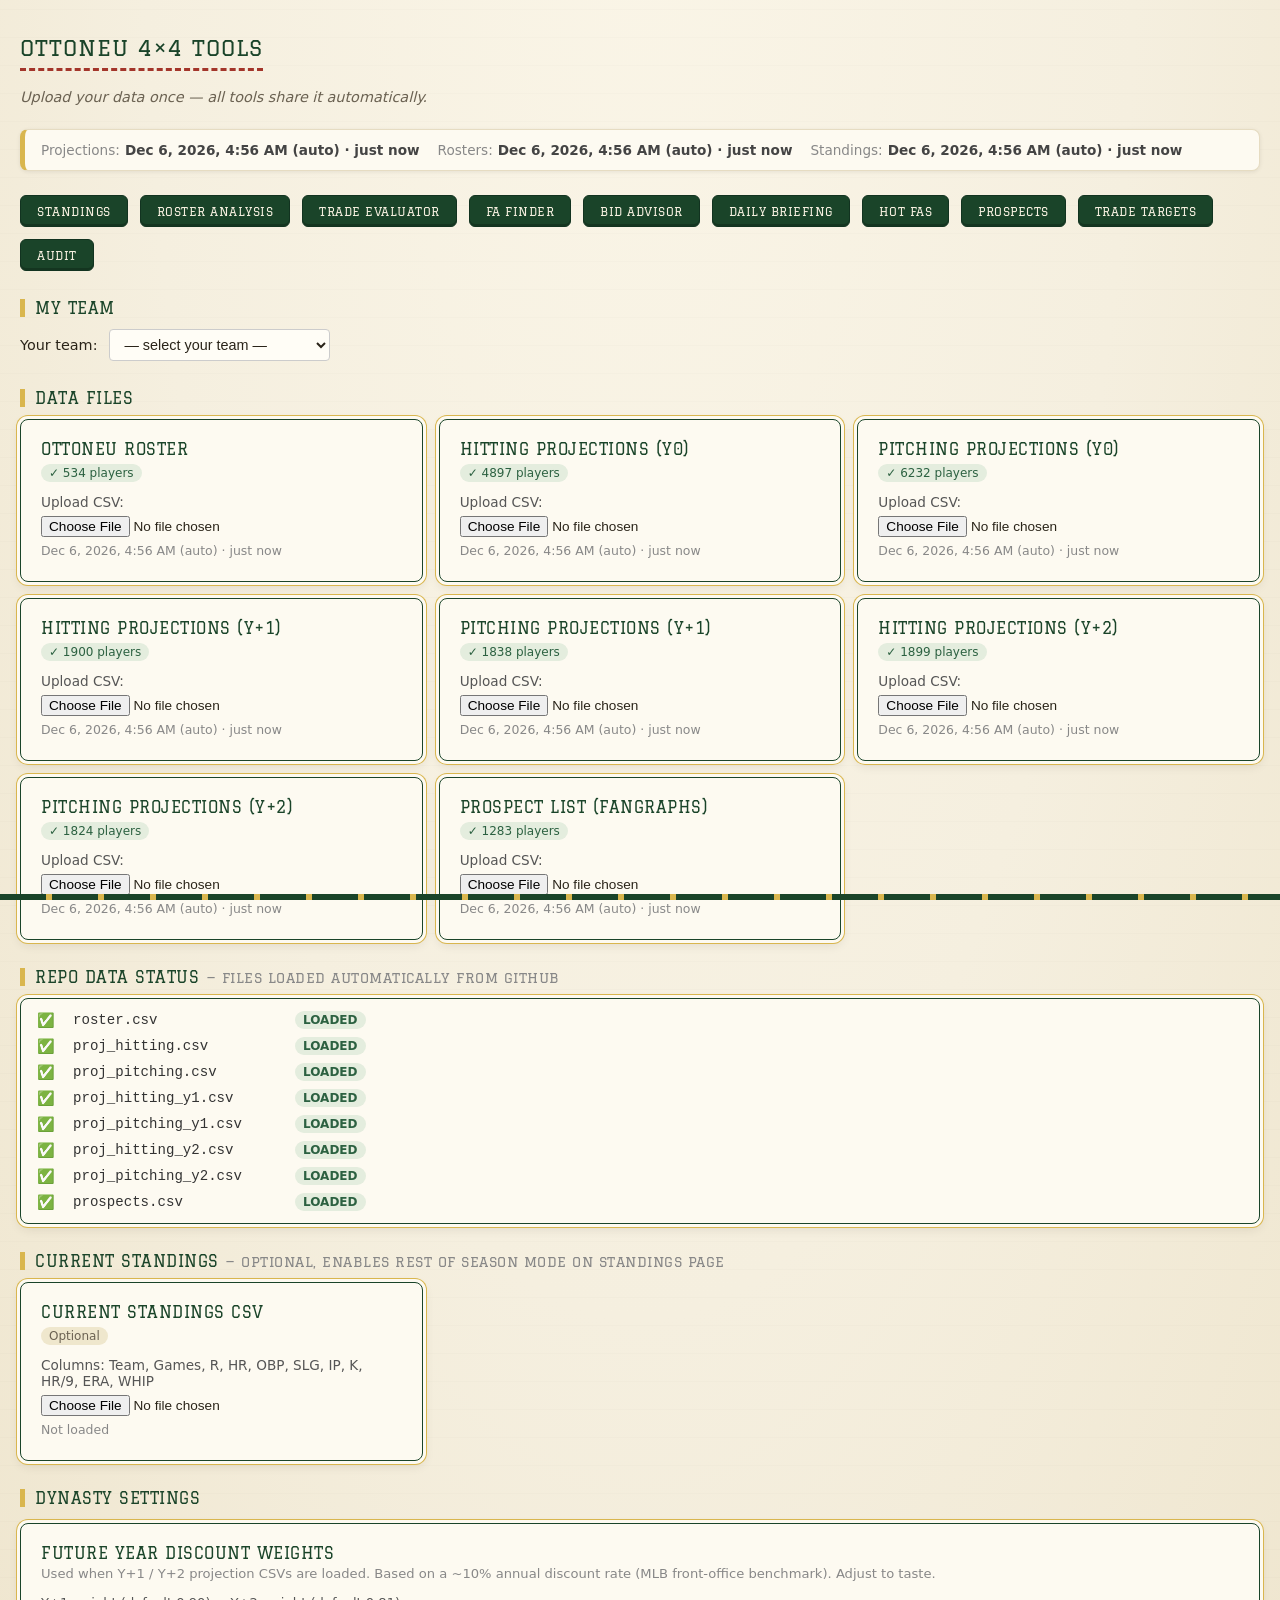
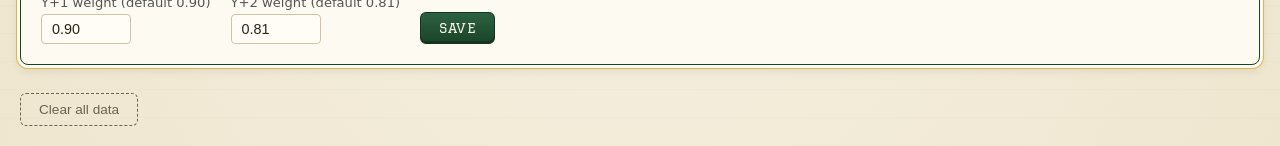
==== commit 21980bdb: "feat(audit): coaching page -- headline, patterns (n>=5), me vs model, standings impact, move table w" ====
--- a/index.html
+++ b/index.html
@@ -76,6 +76,7 @@
     <a href="hot.html">Hot FAs</a>
     <a href="prospects.html">Prospects</a>
     <a href="targets.html">Trade Targets</a>
+    <a href="audit.html">Audit</a>
   </nav>
 
   <div id="repoLoading" style="display:none;color:#666;font-size:.88rem;padding:4px 0 12px">Loading league data from repo…</div>
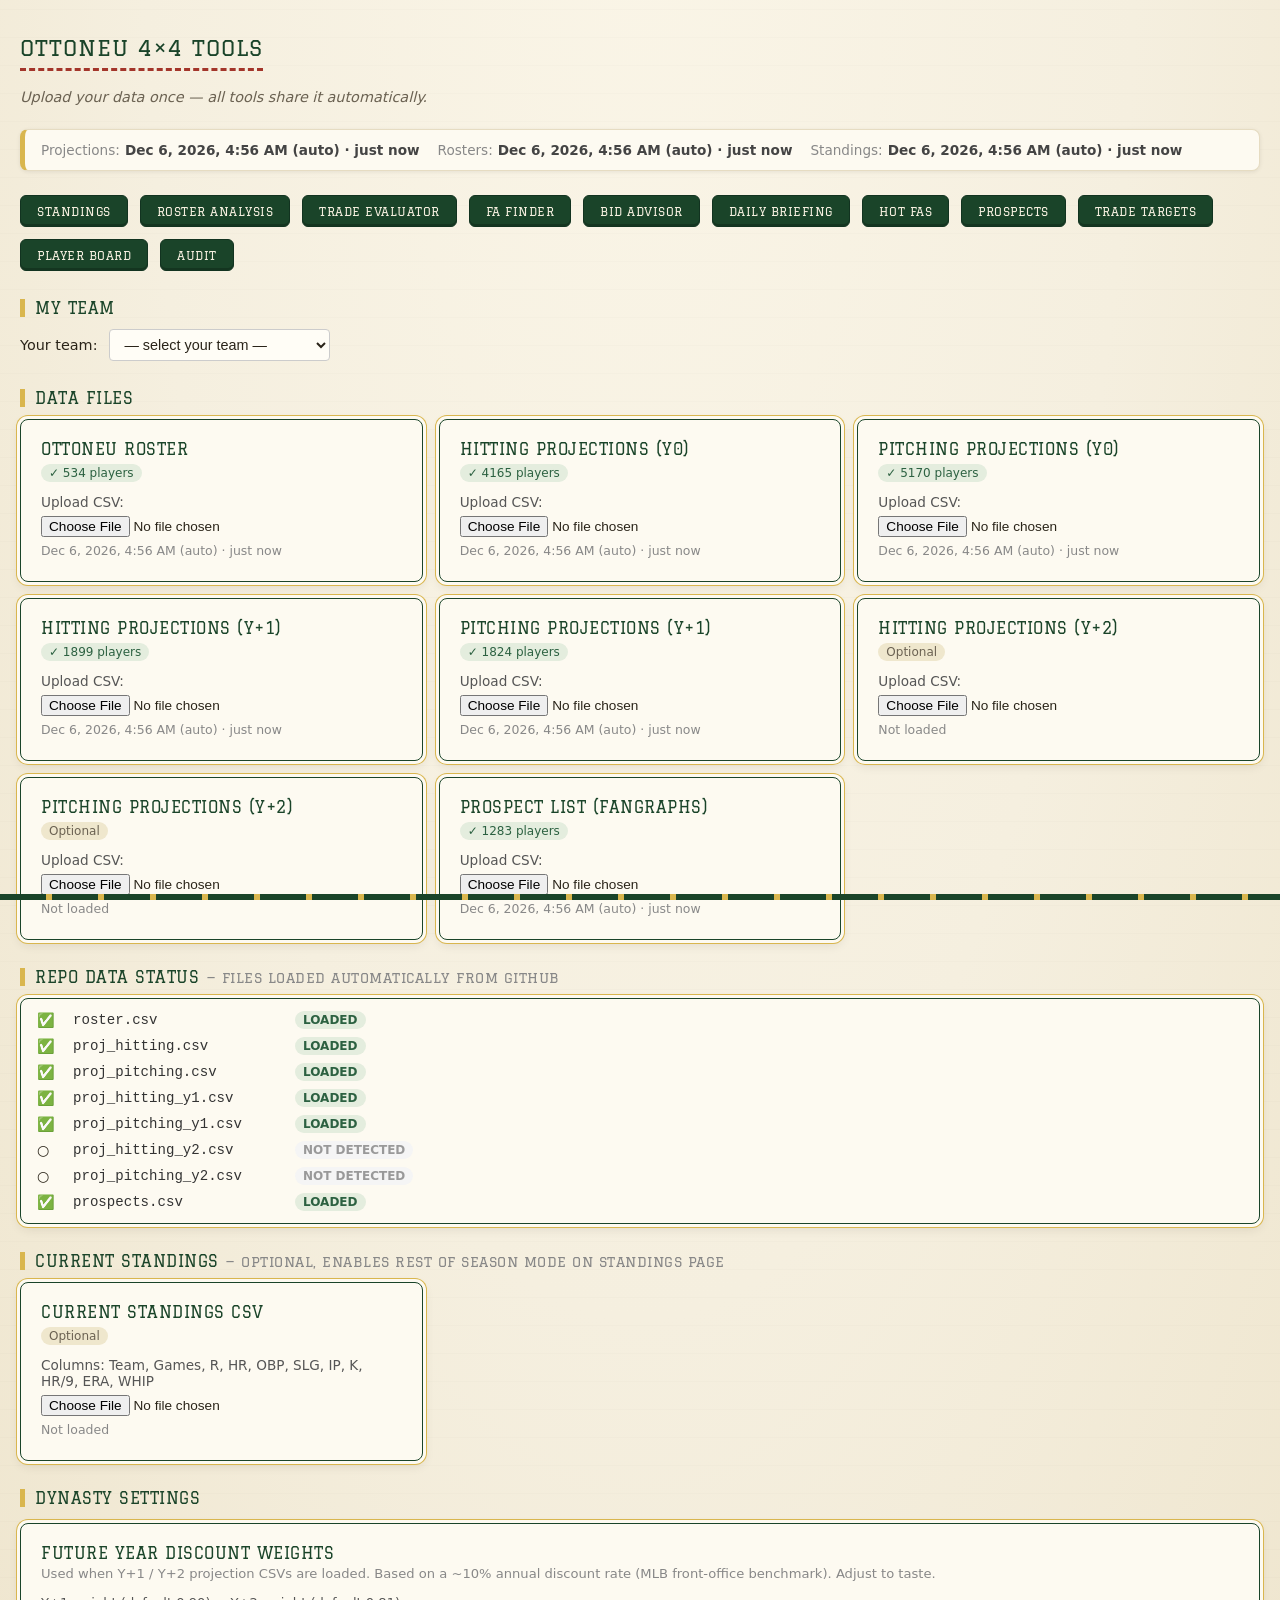
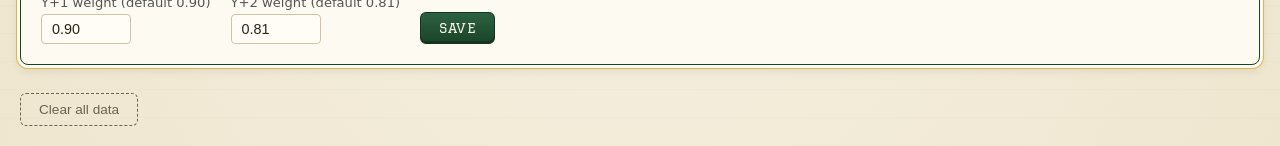
==== commit 5905c2ca: "feat: Player Board page (players.html) — every rostered player's 2027 value, dynasty value, surplus," ====
--- a/index.html
+++ b/index.html
@@ -76,6 +76,7 @@
     <a href="hot.html">Hot FAs</a>
     <a href="prospects.html">Prospects</a>
     <a href="targets.html">Trade Targets</a>
+    <a href="players.html">Player Board</a>
     <a href="audit.html">Audit</a>
   </nav>
 
